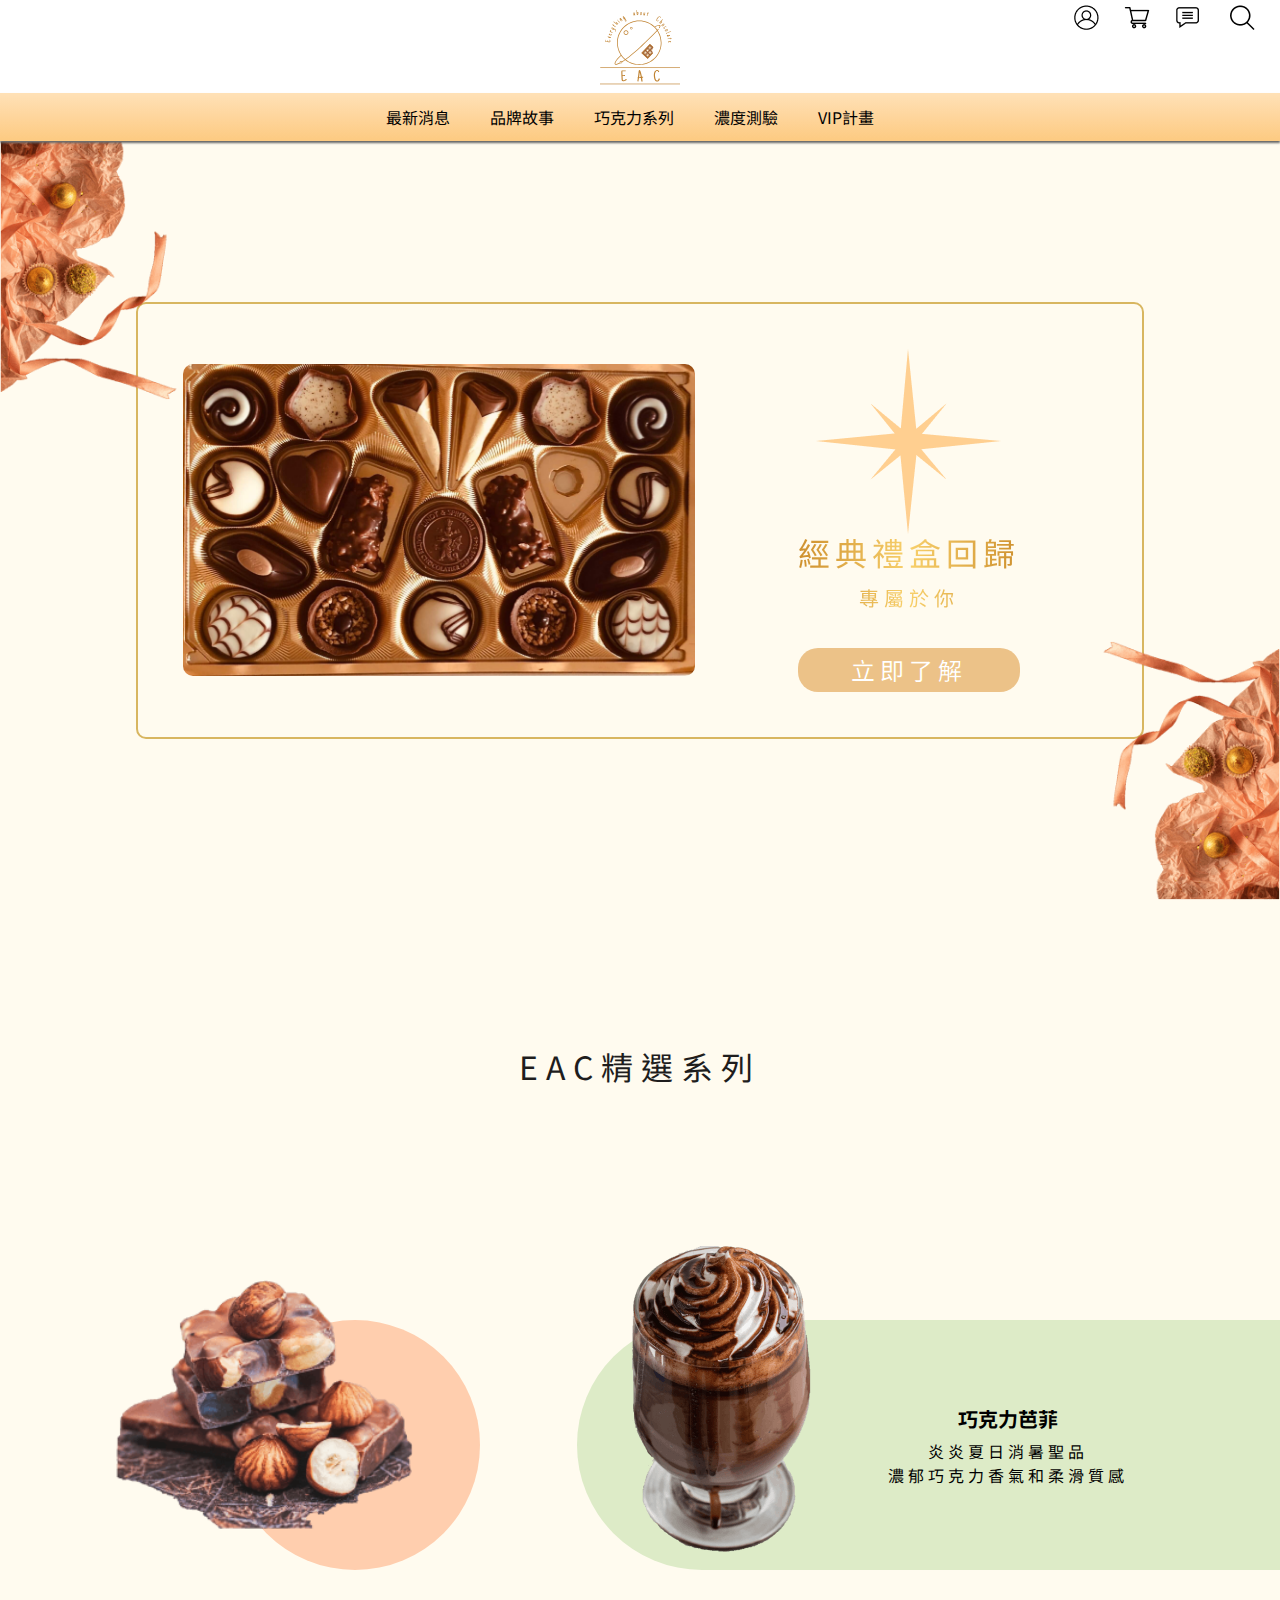
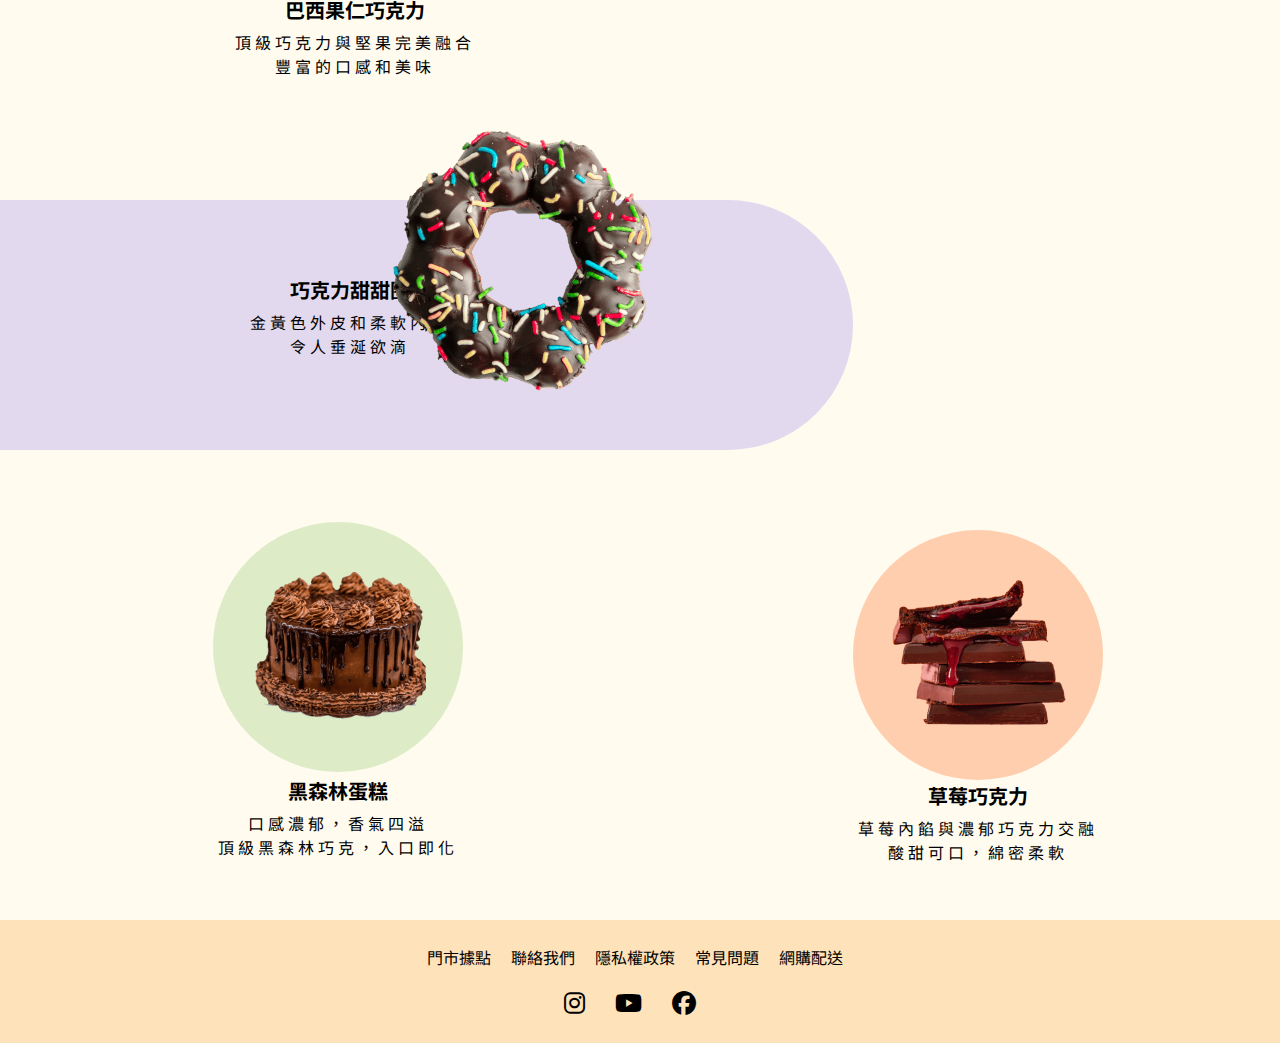
==== index.html @ b7310700 "3/14版本" ====
<!DOCTYPE html>
<html lang="zh-hant">
  <head>
    <meta charset="UTF-8" />
    <meta http-equiv="X-UA-Compatible" content="IE=edge" />
    <meta name="viewport" content="width=device-width, initial-scale=1.0" />
    <link rel="stylesheet" href="./CSS/reset.css" />
    <link
      rel="stylesheet"
      href="https://cdnjs.cloudflare.com/ajax/libs/font-awesome/6.3.0/css/all.min.css"
    />
    <link rel="preconnect" href="https://fonts.googleapis.com" />
    <link rel="preconnect" href="https://fonts.gstatic.com" crossorigin />
    <link
      href="https://fonts.googleapis.com/css2?family=Noto+Sans+TC&display=swap"
      rel="stylesheet"
    />
    <link rel="stylesheet" href="./CSS/style.css" />
    <link rel="stylesheet" href="./CSS/index.css" />
    <script src="https://ajax.googleapis.com/ajax/libs/jquery/3.6.3/jquery.min.js"></script>
    <title>EAC</title>
  </head>
  <body>
    <header class="header"></header>
    <!-- 主要內容  -->
    <main>
      <div class="main_wrapper">
        <div class="main_pic">
          <img src="./img/main_bgi.jpg" alt="情人節禮盒" />
        </div>
        <div class="main_text">
          <img src="./img/main_star.png" alt="星星" />
          <p>經典禮盒回歸</p>
          <span>專屬於你</span>
          <a href="">立即了解</a>
        </div>
      </div>
    </main>
    <!-- 商品頁 -->
    <div class="product">
      <section class="product_introduction">
        <p class="product_p1">EAC精選系列</p>
      </section>
      <!-- 商品1 -->
      <div class="product1_left">
        <a href="#"> <img src="./img/product1_left.png" alt="巧克力圖" /></a>
        <p class="prdocut_title">巴西果仁巧克力</p>
        <p class="product_text">
          頂級巧克力與堅果完美融合<br />豐富的口感和美味
        </p>
      </div>
      <div class="product1_right">
        <a href="#"> <img src="./img/product1_right.png" alt="巧克力圖" /></a>
        <p class="prdocut_title">巧克力芭菲</p>
        <p class="product_text">
          炎炎夏日消暑聖品<br />濃郁巧克力香氣和柔滑質感
        </p>
      </div>
      <!-- 商品2 -->
      <div class="product2">
        <div class="product2_introduction">
          <p class="prdocut_title">巧克力甜甜圈</p>
          <p class="product_text">金黃色外皮和柔軟內裡<br />令人垂涎欲滴</p>
        </div>
        <a href="#"> <img src="./img/product2.png" alt="巧克力圖" /></a>
      </div>
      <!-- 商品3 -->
      <div class="product3_left">
        <a href="#"> <img src="./img/product3_left.png" alt="巧克力圖" /></a>
        <p class="prdocut_title">黑森林蛋糕</p>
        <p class="product_text">
          口感濃郁，香氣四溢<br />頂級黑森林巧克，入口即化
        </p>
      </div>
      <div class="product3_right">
        <a href="#"> <img src="./img/product3_right.png" alt="巧克力圖" /></a>
        <p class="prdocut_title">草莓巧克力</p>
        <p class="product_text">
          草莓內餡與濃郁巧克力交融<br />酸甜可口，綿密柔軟
        </p>
      </div>
    </div>
    <footer class="footer"></footer>
    <script src="./swiper.js"></script>
  </body>
</html>
---- CSS/style.css ----
html {
  /* RWD為8px */
  font-size: 8px;
  font-family: "Noto Sans TC", sans-serif;
}

a {
  text-decoration: none;
  color: black;
  display: block;
}

/* 頁首 */
header {
  background-color: white;
  position: sticky;
  top: 0;
  z-index: 100;
}

/* 右上角工具列 */
.menu_tool {
  padding: 5px 20px 0 0;
}

.menu_tool::after {
  content: "";
  display: block;
  clear: both;
}

.menu_tool li {
  float: right;
}

.menu_img {
  display: block;
  width: 32px;
  height: 25px;
  background-image: url("../img/menu_tool.png");
  margin-left: 20px;
}

.menu_img1 {
  background-position: -2px 0;
}
.menu_img2 {
  background-position: -52px 0;
}
.menu_img3 {
  background-position: -102px 0;
}
.menu_img4 {
  background-position: -148px 0;
}

/* LOGO圖 */
.menu_logo {
  width: 80px;
  margin: -20px auto 0;
}
.menu_logo img {
  width: 80px;
}

/* nav導覽列 */
nav {
  background: linear-gradient(to top, #fdca81 0, #ffe1b7 100%);
  box-shadow: 0 2px 2px rgb(101, 101, 101);
}

.nav_ul {
  display: flex;
  justify-content: center;
  margin-bottom: 0;
}

.nav_ul li {
  margin-right: 20px;
}

.nav_ul a {
  font-size: 2rem;
  height: 6rem;
  line-height: 6rem;
  padding: 0 10px;
}

.nav_ul a:hover {
  background: linear-gradient(to bottom, #fdca81 0, #ffe1b7 100%);
}

/* 頁尾 */
footer {
  padding: 20px 100px;
  background-color: #fee2ba;
}

footer ul {
  display: flex;
  justify-content: center;
}

footer ul a {
  font-size: 2rem;
  line-height: 1.6;
  padding: 5px;
}

.footer1 li {
  margin-right: 10px;
  margin-bottom: 10px;
}

.footer2 li {
  margin-right: 20px;
}

.footer2 li i {
  font-size: 3rem;
}
---- CSS/index.css ----
/* main大圖 */
main {
  background-color: #fffbef;
  height: calc(100vh - 141px);
  display: flex;
  align-items: center;
  letter-spacing: 5px;
  position: relative;
}
.main_wrapper {
  display: flex;
  align-items: center;
  border: 2px solid #d8b660;
  border-radius: 10px;
  padding: 5vh;
  margin: 0 auto;
}

.main_wrapper::before {
  content: "";
  position: absolute;
  background-image: url("../img/main_ribbons.png");
  background-size: contain;
  background-repeat: no-repeat;
  width: 180px;
  height: 260px;
  top: 0;
  left: 0;
}

.main_wrapper::after {
  content: "";
  position: absolute;
  background-image: url("../img/main_ribbons.png");
  transform: rotate(180deg);
  background-size: contain;
  background-repeat: no-repeat;
  width: 180px;
  height: 260px;
  bottom: 0;
  right: 0;
}

.main_pic img {
  width: 40vw;
  margin-right: 8vw;
  border-radius: 10px;
}

.main_text {
  text-align: center;
  background: linear-gradient(to right, #ce902e 0, #f8d06b 50%, #ce902e 100%);
  -webkit-background-clip: text;
  color: transparent;
  margin-right: 6vw;
}

.main_text img {
  animation: aaa 2s infinite;
}

.main_text p {
  font-size: 4rem;
  margin-bottom: 20px;
}
.main_text span {
  font-size: 2.5rem;
}

.main_text a {
  background-color: #d37a0771;
  color: white;
  padding: 10px;
  border-radius: 20px;
  margin-top: 40px;
  font-size: 3rem;
}

/* 商品頁 */
.product {
  display: grid;
  grid-template-columns: repeat(6, 1fr);
  grid-template-rows: repeat(9, 1fr);
  background-color: #fffbef;
}

.prdocut_title {
  font-size: 2.5rem;
  font-weight: bold;
  text-align: center;
  margin-bottom: 10px;
}
.product_text {
  font-size: 2rem;
  letter-spacing: 0.5rem;
  line-height: 3rem;
  text-align: center;
}

.product_introduction {
  grid-column: 1/7;
  grid-row: 1/3;
  background-repeat: no-repeat;
  background-size: cover;
  background-position: center bottom;
  height: 200px;
  padding-top: 150px;
}
.product_p1 {
  font-size: 4rem;
  text-align: center;
  color: rgb(30, 29, 29);
  letter-spacing: 1rem;
  margin-bottom: 20px;
}

/* 商品1 */
.product1_left {
  grid-column: 1/4;
  grid-row: 3/6;
  background-color: #ffceae;
  width: 250px;
  height: 250px;
  border-radius: 50%;
  margin: 60px 30px 50px 230px;
}

.product1_left :hover {
}

.product1_left a {
  position: relative;
  top: -40px;
  left: -116px;
}

.product1_left img {
  display: block;
  height: 250px;
  margin-bottom: 30px;
}

.product1_right {
  grid-column: 3/7;
  grid-row: 3/5;
  background-color: #ddebc7;
  height: 250px;
  margin: 60px 0 50px 150px;
  border-radius: 100vh 0 0 100vh;
}

.product1_right a {
  position: relative;
  left: 50px;
  top: -80px;
  width: 190px;
}

.product1_right img {
  display: block;
  height: 324px;
}

.product1_right p {
  position: relative;
  top: -235px;
  margin-left: 160px;
}

/* 商品2 */
.product2 {
  grid-column: 1/5;
  grid-row: 6/9;
  height: 250px;
  background-color: #e2d9ee;
  border-radius: 0 250px 250px 0;
  position: relative;
}

.product2 a {
  float: right;
  position: absolute;
  right: 200px;
  top: -70px;
}

.product2 a ::after {
  content: "";
  display: block;
}

.product2 img {
  display: block;
  height: 261px;
}

.product2_introduction {
  float: left;
  margin: 80px 0 0 250px;
}

.product2_introduction :after {
  content: "";
  display: block;
}

/* 商品3 */
.product3_left {
  grid-column: 2/4;
  grid-row: 8/10;
  background-color: #ddebc7;
  width: 250px;
  height: 250px;
  border-radius: 50%;
  margin: -38px 0 0 0px;
}

.product3_left a {
  margin: 50px 0 60px;
}

.product3_left img {
  display: block;
  width: 175px;
  margin: 0 auto;
}

.product3_right {
  grid-column: 5/8;
  grid-row: 8/10;
  background-color: #ffceae;
  width: 250px;
  height: 250px;
  border-radius: 50%;
  margin: -30px 0 0 0px;
}

.product3_right img {
  display: block;
  width: 70%;
  margin: 0 auto;
}

.product3_right a {
  margin: 50px 0 60px;
}

/* animation */

@keyframes aaa {
  0% {
    transform: rotateY(0deg);
  }
  100% {
    transform: rotateY(-180deg);
  }
}
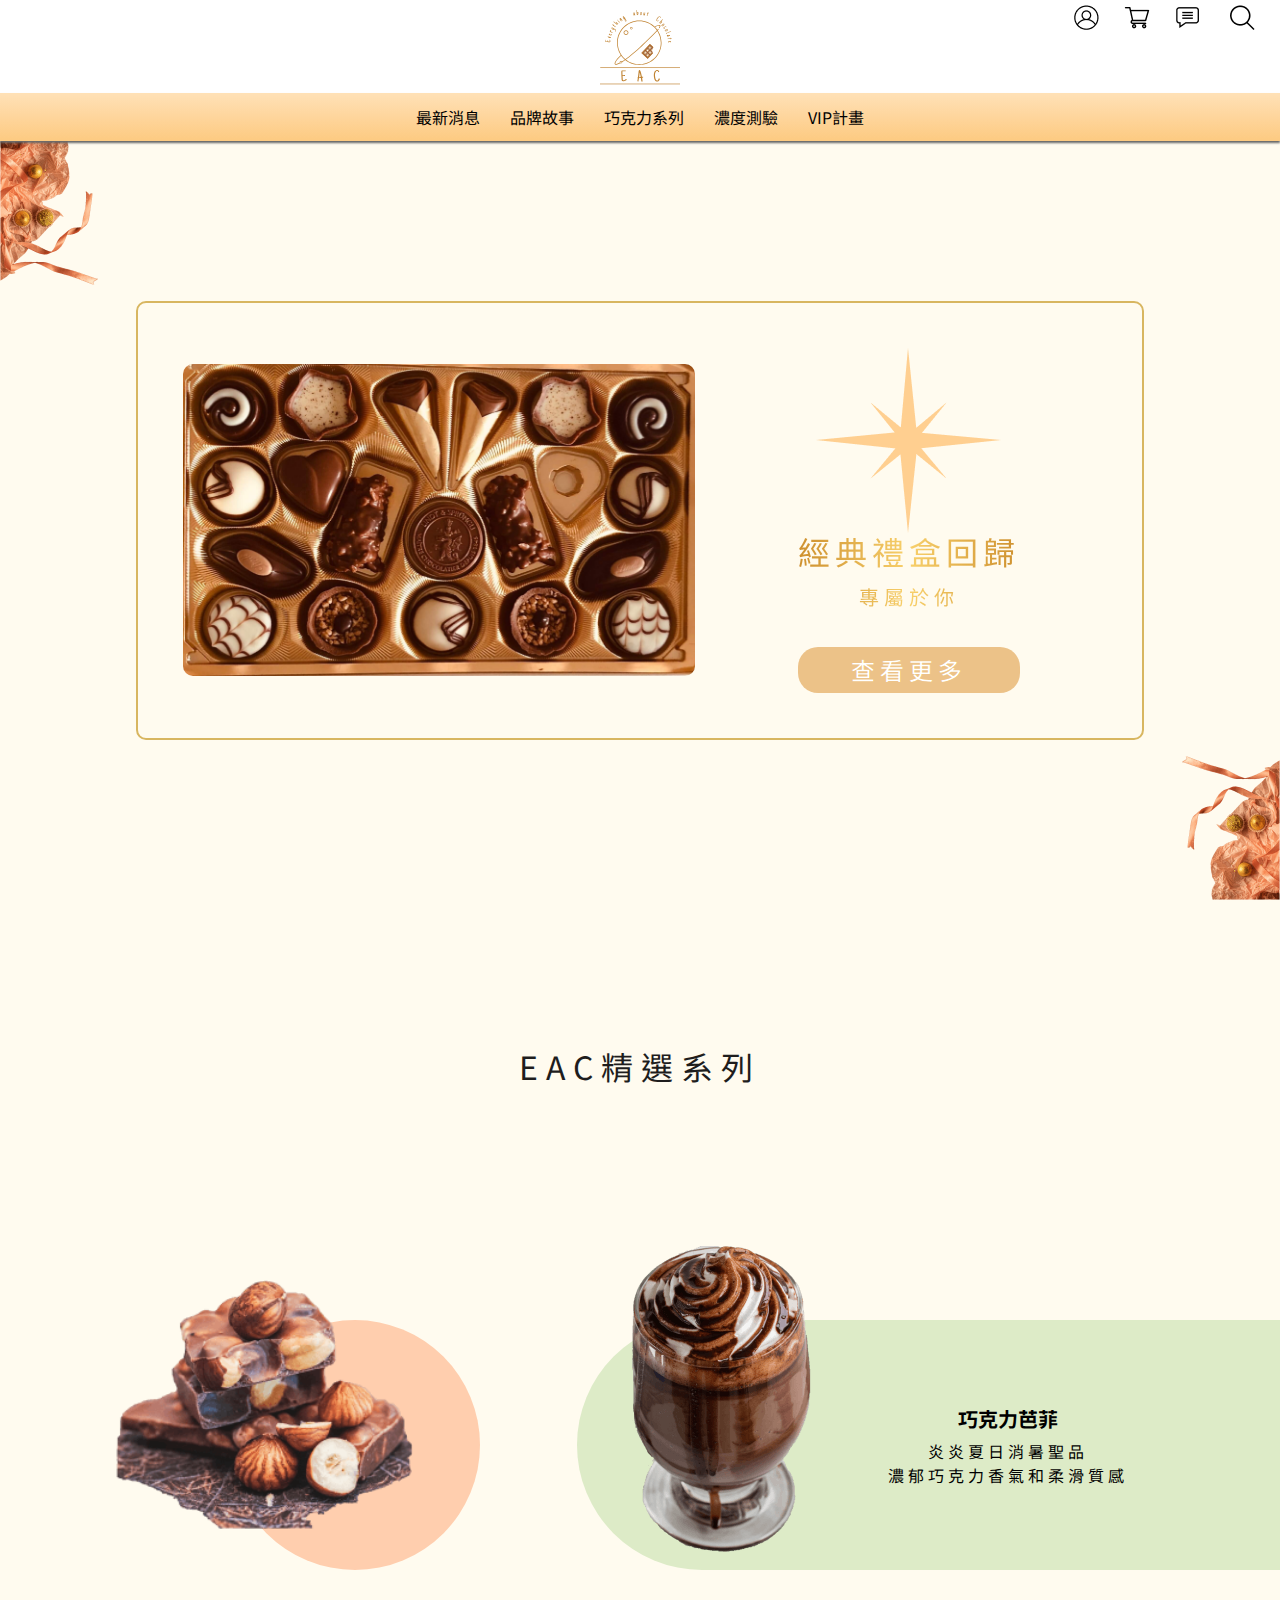
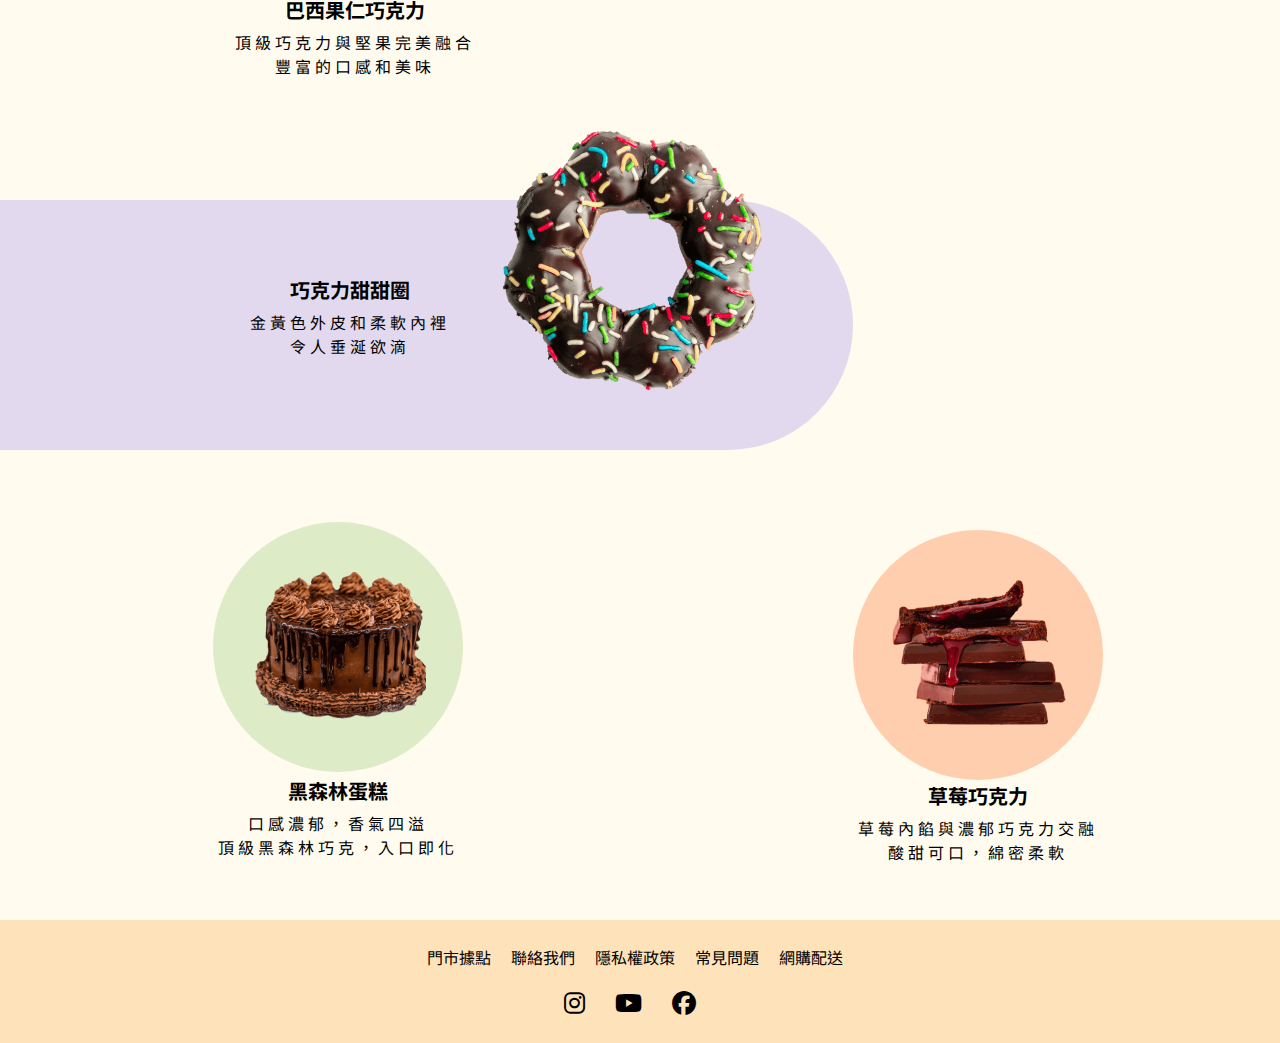
==== commit 0affc50e: "3/19定稿" ====
--- a/index.html
+++ b/index.html
@@ -30,9 +30,9 @@
         </div>
         <div class="main_text">
           <img src="./img/main_star.png" alt="星星" />
-          <p>經典禮盒回歸</p>
+          <h1>經典禮盒回歸</h1>
           <span>專屬於你</span>
-          <a href="">立即了解</a>
+          <a href="">查看更多</a>
         </div>
       </div>
     </main>
--- a/CSS/style.css
+++ b/CSS/style.css
@@ -75,19 +75,20 @@
   margin-bottom: 0;
 }
 
-.nav_ul li {
-  margin-right: 20px;
-}
-
 .nav_ul a {
   font-size: 2rem;
   height: 6rem;
   line-height: 6rem;
-  padding: 0 10px;
+  padding: 0 15px;
 }
 
 .nav_ul a:hover {
   background: linear-gradient(to bottom, #fdca81 0, #ffe1b7 100%);
+}
+
+/* 結尾前圖片共用 */
+.end img {
+  width: 100%;
 }
 
 /* 頁尾 */
--- a/CSS/index.css
+++ b/CSS/index.css
@@ -7,6 +7,7 @@
   letter-spacing: 5px;
   position: relative;
 }
+
 .main_wrapper {
   display: flex;
   align-items: center;
@@ -22,7 +23,7 @@
   background-image: url("../img/main_ribbons.png");
   background-size: contain;
   background-repeat: no-repeat;
-  width: 180px;
+  width: 100px;
   height: 260px;
   top: 0;
   left: 0;
@@ -35,7 +36,7 @@
   transform: rotate(180deg);
   background-size: contain;
   background-repeat: no-repeat;
-  width: 180px;
+  width: 100px;
   height: 260px;
   bottom: 0;
   right: 0;
@@ -51,6 +52,7 @@
   text-align: center;
   background: linear-gradient(to right, #ce902e 0, #f8d06b 50%, #ce902e 100%);
   -webkit-background-clip: text;
+  background-clip: text;
   color: transparent;
   margin-right: 6vw;
 }
@@ -59,7 +61,7 @@
   animation: aaa 2s infinite;
 }
 
-.main_text p {
+.main_text h1 {
   font-size: 4rem;
   margin-bottom: 20px;
 }
@@ -70,10 +72,14 @@
 .main_text a {
   background-color: #d37a0771;
   color: white;
-  padding: 10px;
   border-radius: 20px;
   margin-top: 40px;
   font-size: 3rem;
+  line-height: 1.9;
+}
+
+.main_text a:hover {
+  color: #804d05;
 }
 
 /* 商品頁 */
@@ -124,9 +130,9 @@
   border-radius: 50%;
   margin: 60px 30px 50px 230px;
 }
-
+/* 
 .product1_left :hover {
-}
+} */
 
 .product1_left a {
   position: relative;
@@ -180,7 +186,7 @@
 .product2 a {
   float: right;
   position: absolute;
-  right: 200px;
+  right: 90px;
   top: -70px;
 }
 
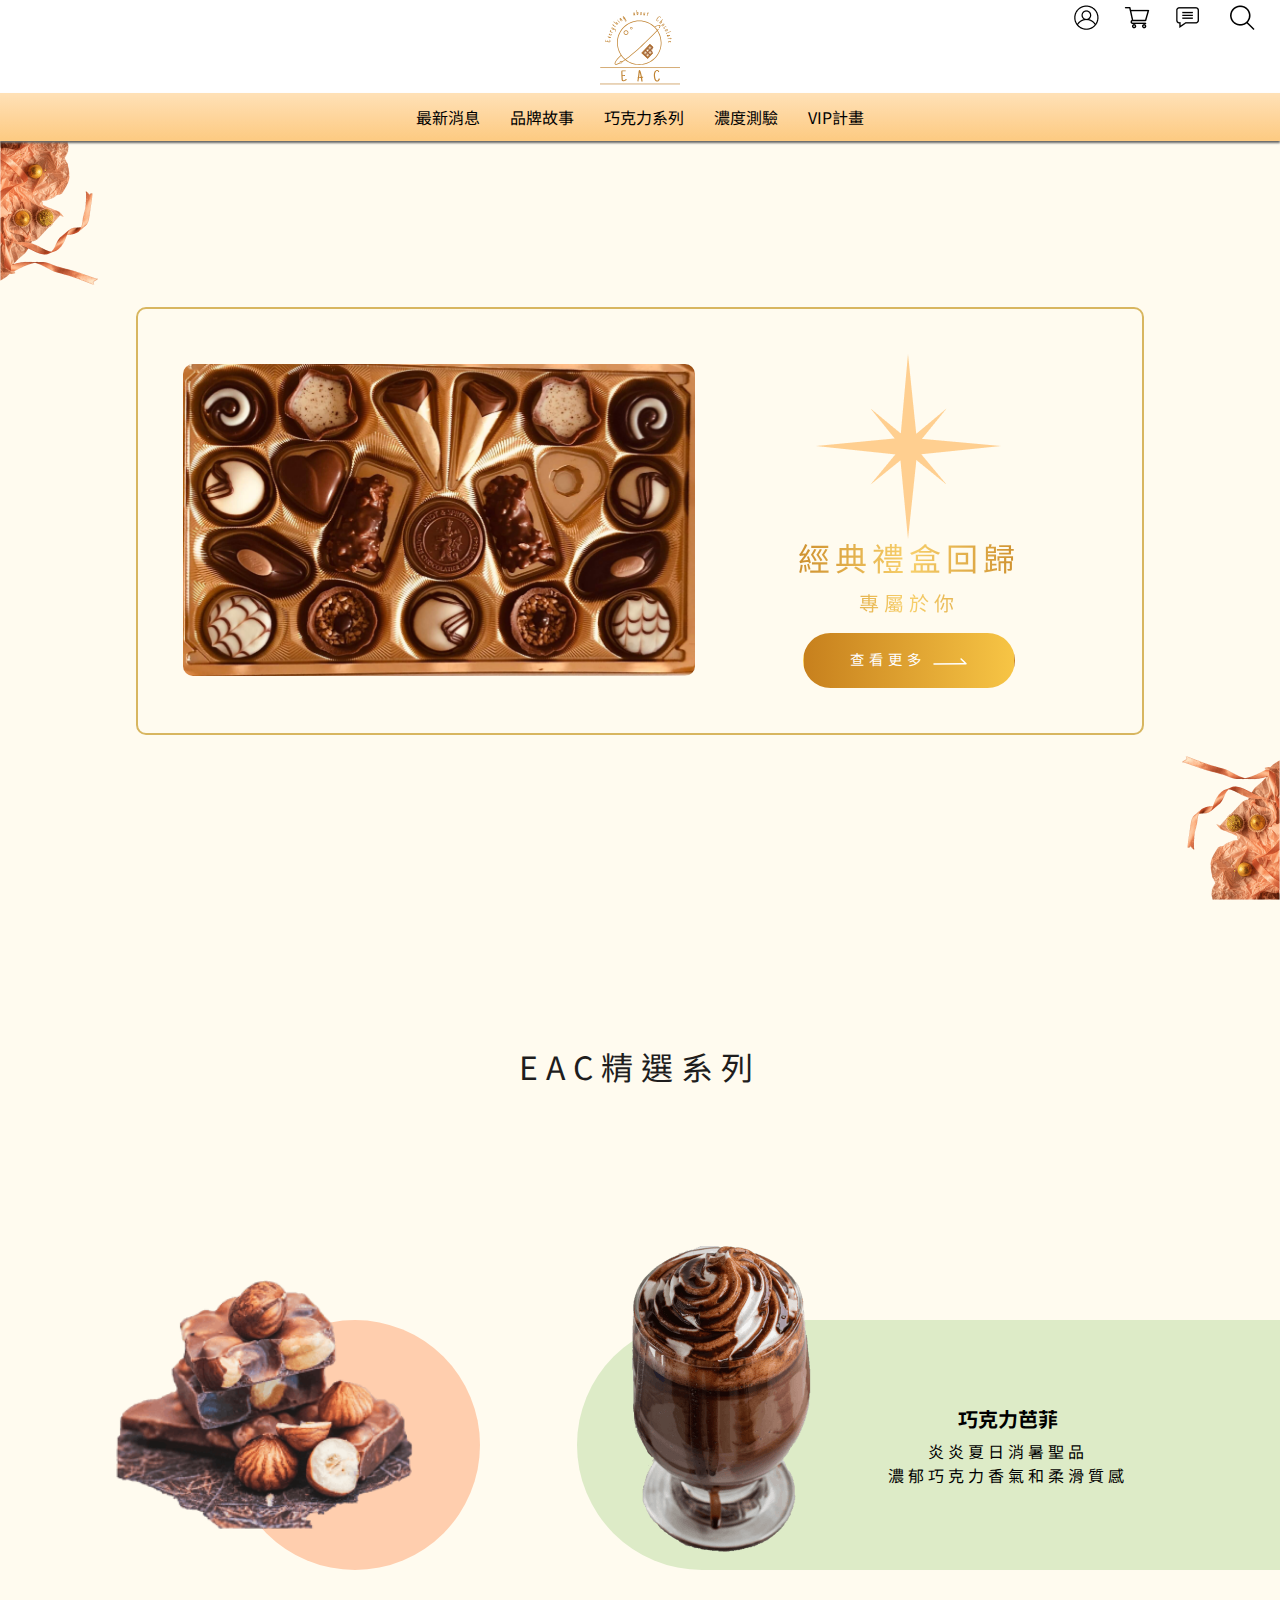
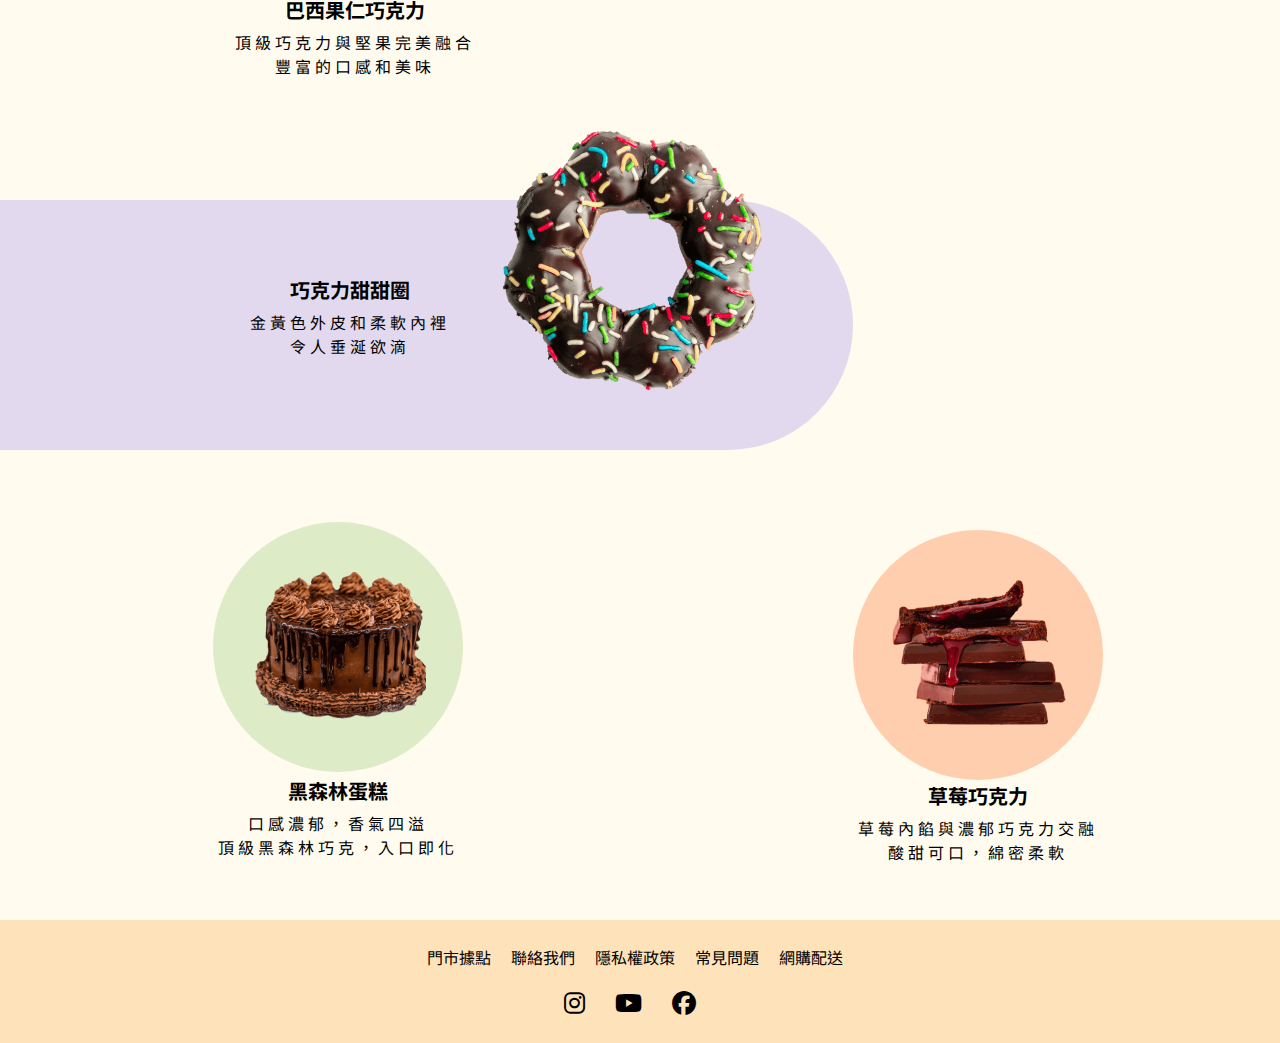
==== commit cba0a604: "按鈕樣式統一" ====
--- a/index.html
+++ b/index.html
@@ -32,7 +32,10 @@
           <img src="./img/main_star.png" alt="星星" />
           <h1>經典禮盒回歸</h1>
           <span>專屬於你</span>
-          <a href="">查看更多</a>
+          <a href="">
+            <span>查看更多</span>
+            <img src="./img/member_arrow.svg" alt="" />
+          </a>
         </div>
       </div>
     </main>
--- a/CSS/index.css
+++ b/CSS/index.css
@@ -57,7 +57,7 @@
   margin-right: 6vw;
 }
 
-.main_text img {
+.main_text > img {
   animation: aaa 2s infinite;
 }
 
@@ -70,16 +70,27 @@
 }
 
 .main_text a {
-  background-color: #d37a0771;
-  color: white;
-  border-radius: 20px;
-  margin-top: 40px;
-  font-size: 3rem;
-  line-height: 1.9;
-}
-
-.main_text a:hover {
-  color: #804d05;
+  display: block;
+  padding: 0 40px;
+  margin: 20px 5px 0;
+  background: -webkit-linear-gradient(left, #c7801d 0px, #f7c545 100%);
+  border: 1px solid transparent;
+  border-radius: 100px;
+  color: #fff;
+  line-height: 50px;
+}
+
+.main_text a:hover img {
+  transform: translateX(10px);
+}
+
+.main_text a span {
+  font-size: 1.8rem;
+}
+
+.main_text a img {
+  display: inline-block;
+  transition: 0.5s;
 }
 
 /* 商品頁 */
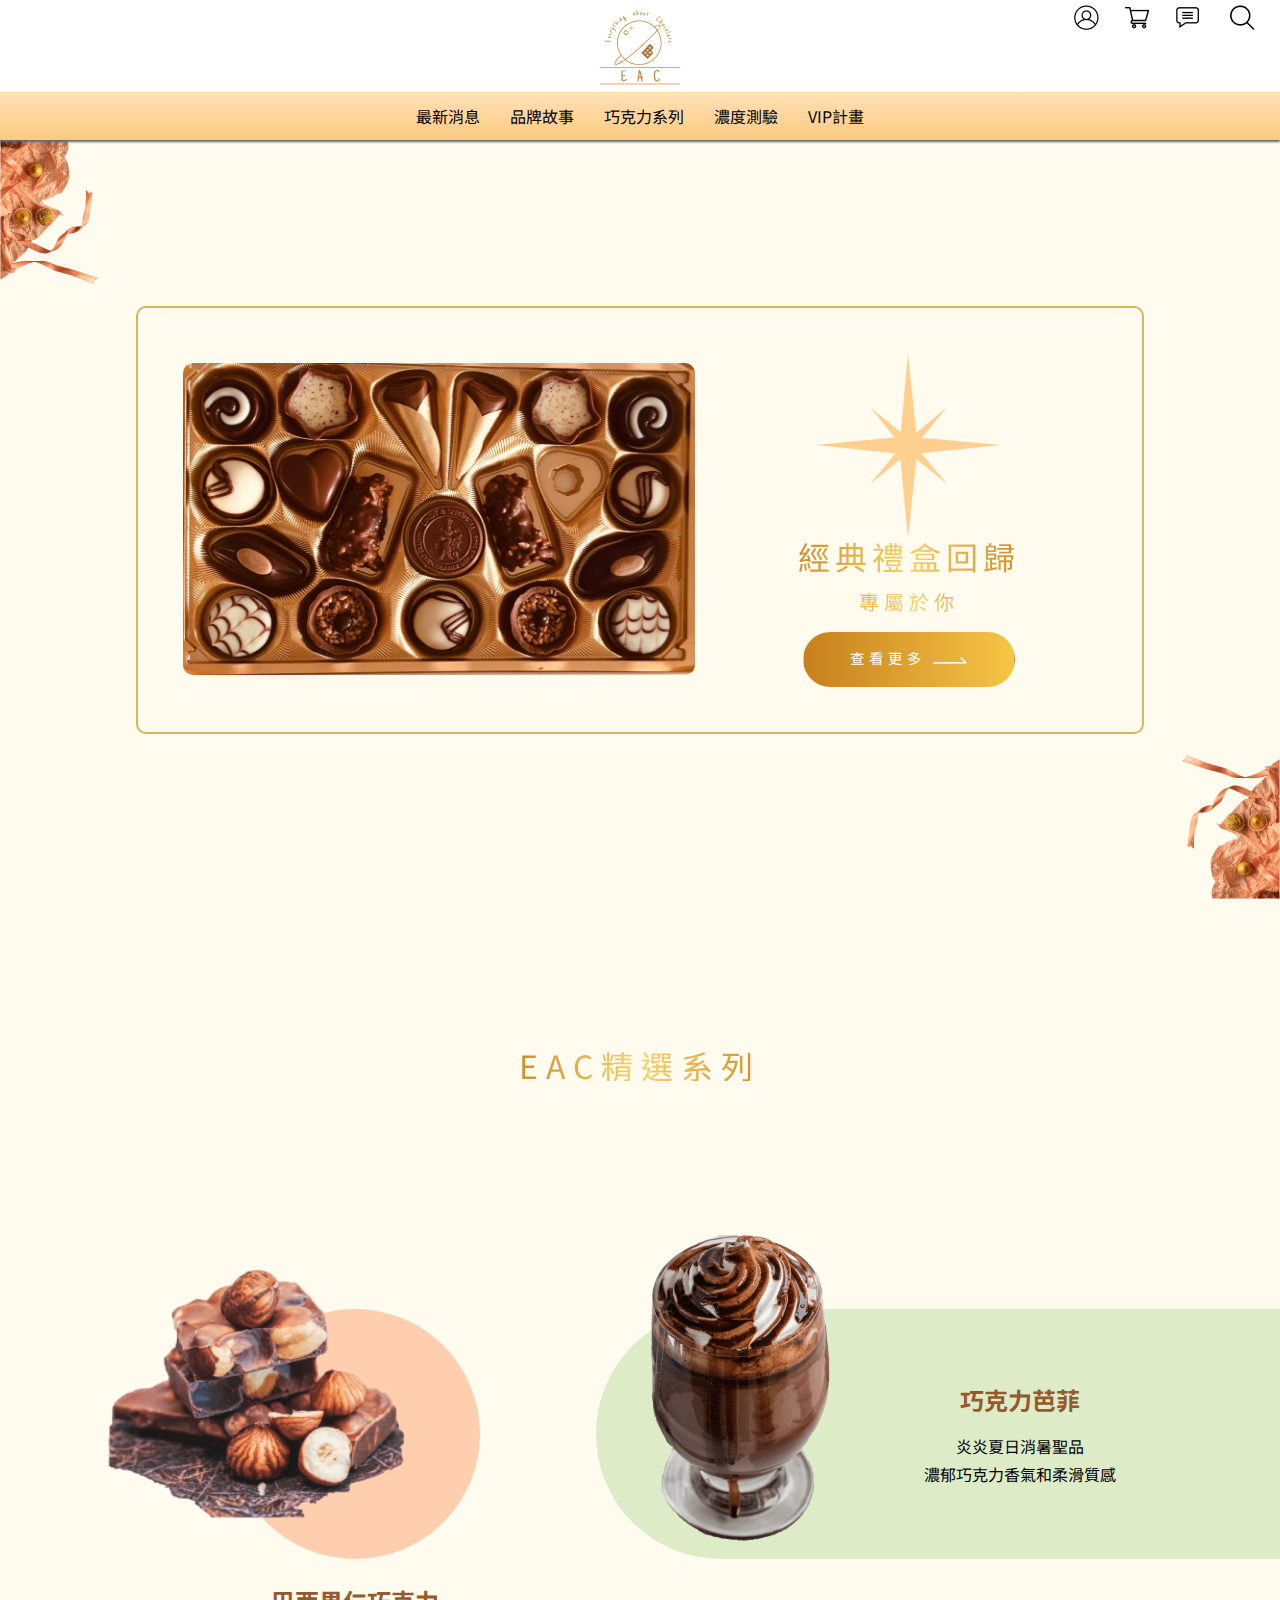
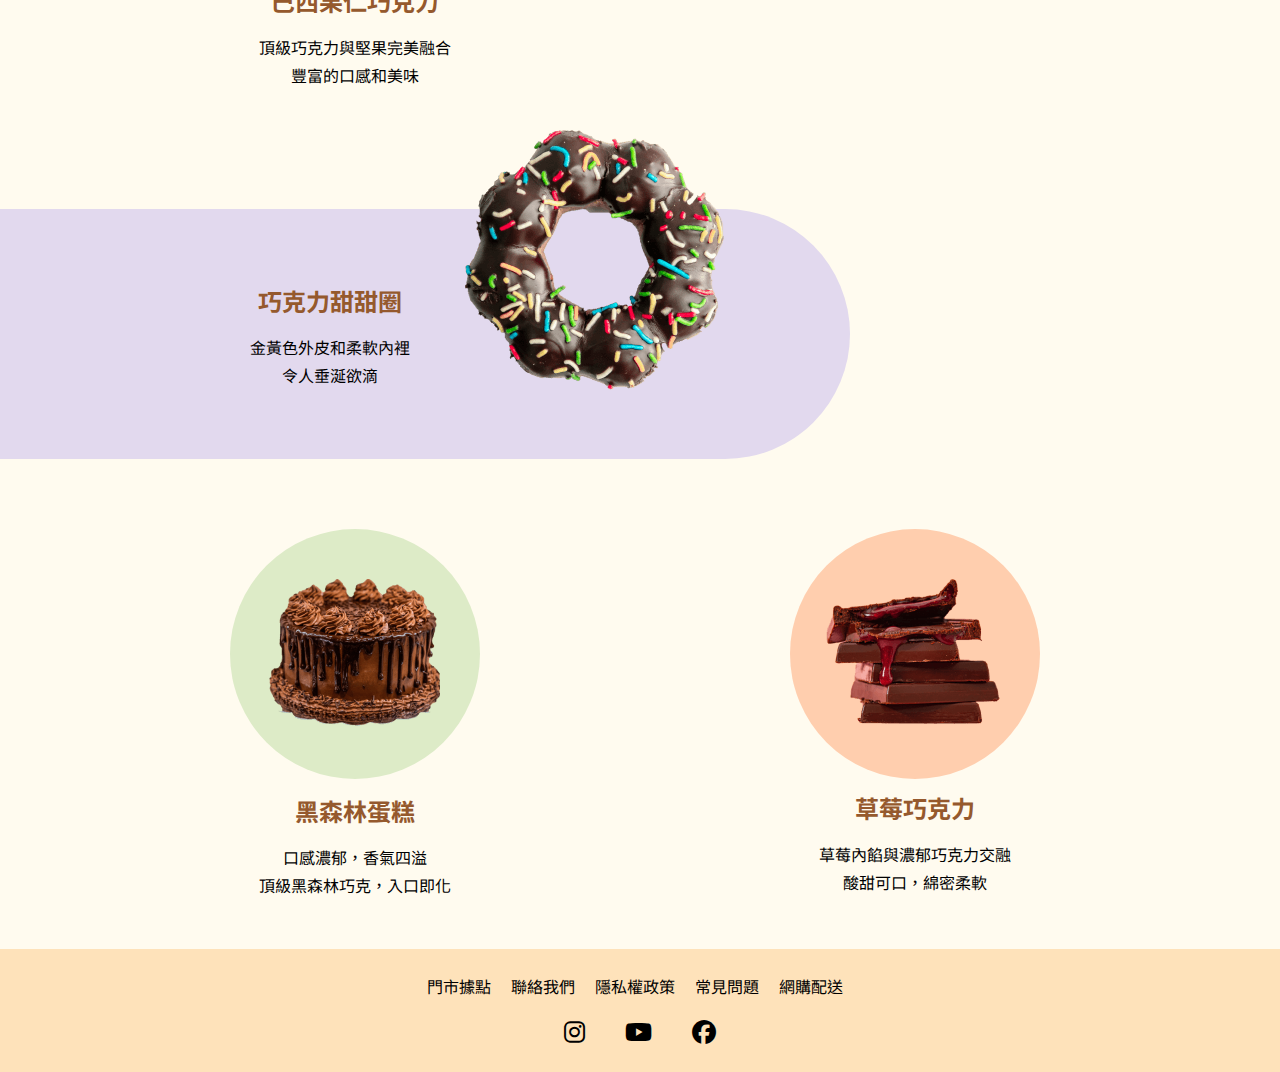
==== commit d74aae08: "首頁重切" ====
--- a/index.html
+++ b/index.html
@@ -17,6 +17,7 @@
     />
     <link rel="stylesheet" href="./CSS/style.css" />
     <link rel="stylesheet" href="./CSS/index.css" />
+    <link rel="stylesheet" href="./CSS/index_rwd.css" />
     <script src="https://ajax.googleapis.com/ajax/libs/jquery/3.6.3/jquery.min.js"></script>
     <title>EAC</title>
   </head>
@@ -40,10 +41,10 @@
       </div>
     </main>
     <!-- 商品頁 -->
-    <div class="product">
-      <section class="product_introduction">
-        <p class="product_p1">EAC精選系列</p>
-      </section>
+    <div class="product_introduction">
+      <p class="product_p1">EAC精選系列</p>
+    </div>
+    <section class="product">
       <!-- 商品1 -->
       <div class="product1_left">
         <a href="#"> <img src="./img/product1_left.png" alt="巧克力圖" /></a>
@@ -54,10 +55,12 @@
       </div>
       <div class="product1_right">
         <a href="#"> <img src="./img/product1_right.png" alt="巧克力圖" /></a>
-        <p class="prdocut_title">巧克力芭菲</p>
-        <p class="product_text">
-          炎炎夏日消暑聖品<br />濃郁巧克力香氣和柔滑質感
-        </p>
+        <div class="product1_right_wrapper">
+          <p class="prdocut_title">巧克力芭菲</p>
+          <p class="product_text">
+            炎炎夏日消暑聖品<br />濃郁巧克力香氣和柔滑質感
+          </p>
+        </div>
       </div>
       <!-- 商品2 -->
       <div class="product2">
@@ -82,8 +85,8 @@
           草莓內餡與濃郁巧克力交融<br />酸甜可口，綿密柔軟
         </p>
       </div>
-    </div>
+    </section>
     <footer class="footer"></footer>
-    <script src="./swiper.js"></script>
+    <script src="./index.js"></script>
   </body>
 </html>
--- a/CSS/style.css
+++ b/CSS/style.css
@@ -59,14 +59,78 @@
   width: 80px;
   margin: -20px auto 0;
 }
+
 .menu_logo img {
   width: 80px;
 }
 
+.menu_logo a {
+  height: 82px;
+  transition: all 1s;
+}
+
+.menu_logo .logo_on {
+  height: 36px;
+  transform: translateY(-90px);
+}
+
+/* 漢堡排 */
+.container {
+  position: absolute;
+  top: 22.5px;
+  right: 0;
+  height: 42.75px;
+  width: 58.5px;
+  transition: 1s;
+  display: none;
+}
+
+.toggle {
+  position: relative;
+  height: 42.75px;
+  width: 50.5px;
+  cursor: pointer;
+}
+
+.toggle:after,
+.toggle:before {
+  content: "";
+  background: #d19540;
+  width: 36px;
+  height: 4.5px;
+  margin: auto;
+  position: absolute;
+  top: 0;
+  bottom: 0;
+  right: 0;
+  left: 0;
+  transition: 1.3s cubic-bezier(0.53, 0, 0.15, 1.3);
+}
+
+.toggle:before {
+  top: -30%;
+}
+
+.toggle:after {
+  top: 30%;
+}
+
+.toggle.open:before {
+  transform: rotate(-225deg);
+  top: 0;
+}
+
+.toggle.open:after {
+  transform: rotate(225deg);
+  top: 0;
+}
 /* nav導覽列 */
 nav {
   background: linear-gradient(to top, #fdca81 0, #ffe1b7 100%);
   box-shadow: 0 2px 2px rgb(101, 101, 101);
+  position: relative;
+  z-index: 10;
+  transition: all 1s;
 }
 
 .nav_ul {
@@ -84,6 +148,13 @@
 
 .nav_ul a:hover {
   background: linear-gradient(to bottom, #fdca81 0, #ffe1b7 100%);
+  color: black;
+}
+
+/* 麵包屑 */
+.active {
+  background-color: #e49f41;
+  color: white;
 }
 
 /* 結尾前圖片共用 */
@@ -114,9 +185,83 @@
 }
 
 .footer2 li {
-  margin-right: 20px;
+  margin: 0 15px;
 }
 
 .footer2 li i {
   font-size: 3rem;
 }
+
+/* RWD */
+@media screen and (max-width: 414px) {
+  /* 右上角工具列 */
+  .menu_tool {
+    display: none;
+  }
+
+  /* nav導覽列 */
+  nav {
+    position: fixed;
+    width: 100vw;
+    left: 100vw;
+    top: 82px;
+  }
+
+  .nav_on {
+    left: 0;
+  }
+
+  .nav_ul {
+    flex-direction: column;
+  }
+
+  .nav_ul li {
+    margin: 0 20px;
+  }
+
+  .nav_ul a {
+    font-size: 2rem;
+    height: 2rem;
+    line-height: 2rem;
+    padding: 20px 20px;
+    border-bottom: 1px solid rgba(0, 0, 0, 0.4);
+  }
+
+  .nav_ul li:last-child a {
+    border-bottom: 0;
+  }
+
+  /* LOGO圖 */
+  .menu_logo {
+    height: 82px;
+  }
+  .menu_logo a {
+    overflow: hidden;
+    position: absolute;
+    top: 15px;
+    left: 10px;
+    height: 60px;
+  }
+  .menu_logo img {
+    width: 60px;
+  }
+
+  /* 漢堡排 */
+  .container {
+    display: block;
+  }
+
+  /* 頁尾 */
+  footer {
+    padding: 20px 55px;
+  }
+
+  .footer1 {
+    flex-direction: column;
+    margin-bottom: 10px;
+  }
+
+  .footer2 li i {
+    font-size: 5rem;
+  }
+}
--- a/CSS/index.css
+++ b/CSS/index.css
@@ -94,61 +94,67 @@
 }
 
 /* 商品頁 */
+.product_introduction {
+  height: 200px;
+  padding-top: 150px;
+  text-align: center;
+  background-color: #fffbef;
+}
+
+.product_p1 {
+  font-size: 4rem;
+  text-align: center;
+  letter-spacing: 1rem;
+  margin-bottom: 20px;
+  background: linear-gradient(to right, #ce902e 0, #f8d06b 50%, #ce902e 100%);
+  -webkit-background-clip: text;
+  background-clip: text;
+  color: transparent;
+  display: inline-block;
+}
+
 .product {
-  display: grid;
-  grid-template-columns: repeat(6, 1fr);
-  grid-template-rows: repeat(9, 1fr);
   background-color: #fffbef;
+  display: flex;
+  flex-wrap: wrap;
+}
+
+.product img {
+  transition: all 1s;
+}
+
+.product a:hover img {
+  transform: scale(1.2);
 }
 
 .prdocut_title {
-  font-size: 2.5rem;
+  font-size: 3rem;
   font-weight: bold;
   text-align: center;
-  margin-bottom: 10px;
-}
+  margin-bottom: 20px;
+  color: #95592d;
+}
+
 .product_text {
   font-size: 2rem;
-  letter-spacing: 0.5rem;
-  line-height: 3rem;
-  text-align: center;
-}
-
-.product_introduction {
-  grid-column: 1/7;
-  grid-row: 1/3;
-  background-repeat: no-repeat;
-  background-size: cover;
-  background-position: center bottom;
-  height: 200px;
-  padding-top: 150px;
-}
-.product_p1 {
-  font-size: 4rem;
-  text-align: center;
-  color: rgb(30, 29, 29);
-  letter-spacing: 1rem;
-  margin-bottom: 20px;
+  line-height: 3.5rem;
+  text-align: center;
 }
 
 /* 商品1 */
 .product1_left {
-  grid-column: 1/4;
-  grid-row: 3/6;
   background-color: #ffceae;
-  width: 250px;
+  flex: 0 0 250px;
   height: 250px;
   border-radius: 50%;
   margin: 60px 30px 50px 230px;
 }
-/* 
-.product1_left :hover {
-} */
 
 .product1_left a {
   position: relative;
   top: -40px;
-  left: -116px;
+  left: -124px;
+  width: 250px;
 }
 
 .product1_left img {
@@ -158,19 +164,23 @@
 }
 
 .product1_right {
-  grid-column: 3/7;
-  grid-row: 3/5;
   background-color: #ddebc7;
   height: 250px;
-  margin: 60px 0 50px 150px;
   border-radius: 100vh 0 0 100vh;
+  flex: 1 0 0;
+  margin: 60px 0 50px 86px;
+  display: flex;
+}
+
+.product1_right_wrapper {
+  margin: 79px 0 0 138px;
 }
 
 .product1_right a {
   position: relative;
+  width: 190px;
   left: 50px;
   top: -80px;
-  width: 190px;
 }
 
 .product1_right img {
@@ -178,88 +188,63 @@
   height: 324px;
 }
 
-.product1_right p {
-  position: relative;
-  top: -235px;
-  margin-left: 160px;
-}
-
 /* 商品2 */
 .product2 {
-  grid-column: 1/5;
-  grid-row: 6/9;
+  flex: 0 0 850px;
   height: 250px;
   background-color: #e2d9ee;
   border-radius: 0 250px 250px 0;
-  position: relative;
+  display: flex;
+  margin: 200px 300px 0 0;
+}
+
+.product2_introduction {
+  margin: 80px 0 0 250px;
 }
 
 .product2 a {
-  float: right;
-  position: absolute;
-  right: 90px;
-  top: -70px;
-}
-
-.product2 a ::after {
-  content: "";
-  display: block;
-}
-
-.product2 img {
-  display: block;
-  height: 261px;
-}
-
-.product2_introduction {
-  float: left;
-  margin: 80px 0 0 250px;
-}
-
-.product2_introduction :after {
-  content: "";
-  display: block;
+  position: relative;
+  top: -80px;
+  left: 50px;
 }
 
 /* 商品3 */
 .product3_left {
-  grid-column: 2/4;
-  grid-row: 8/10;
   background-color: #ddebc7;
-  width: 250px;
-  height: 250px;
   border-radius: 50%;
-  margin: -38px 0 0 0px;
+  flex: 0 0 250px;
+  height: 250px;
+  margin: 70px 0 170px 230px;
 }
 
 .product3_left a {
-  margin: 50px 0 60px;
+  position: relative;
+  width: 190px;
+  top: 50px;
+  left: 35px;
 }
 
 .product3_left img {
-  display: block;
-  width: 175px;
-  margin: 0 auto;
+  margin-bottom: 120px;
 }
 
 .product3_right {
-  grid-column: 5/8;
-  grid-row: 8/10;
   background-color: #ffceae;
-  width: 250px;
+  flex: 0 0 250px;
   height: 250px;
   border-radius: 50%;
-  margin: -30px 0 0 0px;
+  margin: 70px 0 170px 310px;
+}
+
+.product3_right a {
+  position: relative;
+  width: 190px;
+  top: 50px;
+  left: 35px;
 }
 
 .product3_right img {
-  display: block;
-  width: 70%;
-  margin: 0 auto;
-}
-
-.product3_right a {
-  margin: 50px 0 60px;
+  margin-bottom: 120px;
 }
 
 /* animation */
--- a/CSS/index_rwd.css
+++ b/CSS/index_rwd.css
@@ -0,0 +1,115 @@
+@media screen and (max-width: 415px) {
+  main {
+    height: auto;
+    padding-top: 100px;
+  }
+  .main_wrapper {
+    padding: 0;
+    border: 0;
+  }
+
+  .main_wrapper::before {
+    display: none;
+  }
+
+  .main_wrapper::after {
+    display: none;
+  }
+
+  .main_pic img {
+    display: none;
+  }
+
+  .main_text {
+    margin-right: 0;
+  }
+
+  /* 商品調整 */
+  .product_introduction {
+    height: auto;
+  }
+
+  .product a:hover img {
+    transform: none;
+  }
+
+  .product1_left {
+    order: 1;
+    margin: 20px 0 180px 86px;
+  }
+
+  .product1_left img {
+    position: relative;
+    top: 60px;
+    left: 128px;
+    height: 200px;
+  }
+
+  .product1_left .prdocut_title {
+    margin-top: 70px;
+  }
+
+  .product1_right {
+    order: 2;
+    margin: 0 0 100px 0;
+  }
+
+  .product1_right a {
+    position: static;
+  }
+
+  .product1_right img {
+    position: relative;
+    height: 250px;
+    left: 25px;
+    top: 0px;
+  }
+
+  .product1_right_wrapper {
+    margin: 0;
+  }
+
+  .product1_right .prdocut_title {
+    margin-top: 80px;
+  }
+
+  /* 產品2 */
+  .product2 {
+    order: 4;
+    margin: 0 0 50px 0;
+    flex: 1 0 0;
+  }
+
+  .product2_introduction {
+    margin: 0;
+    flex: 1 0 0;
+  }
+
+  .product2 a {
+    position: static;
+  }
+
+  .product2 img {
+    height: 200px;
+    position: relative;
+    top: 23px;
+    left: -10px;
+  }
+
+  .product2 .prdocut_title {
+    margin-top: 75px;
+  }
+
+  /* 產品3 */
+  .product3_left {
+    order: 3;
+    margin: -20px 0 180px 86px;
+    background-color: #ffceae;
+  }
+
+  .product3_right {
+    order: 5;
+    margin: 20px 0 180px 86px;
+    background-color: #ddebc7;
+  }
+}
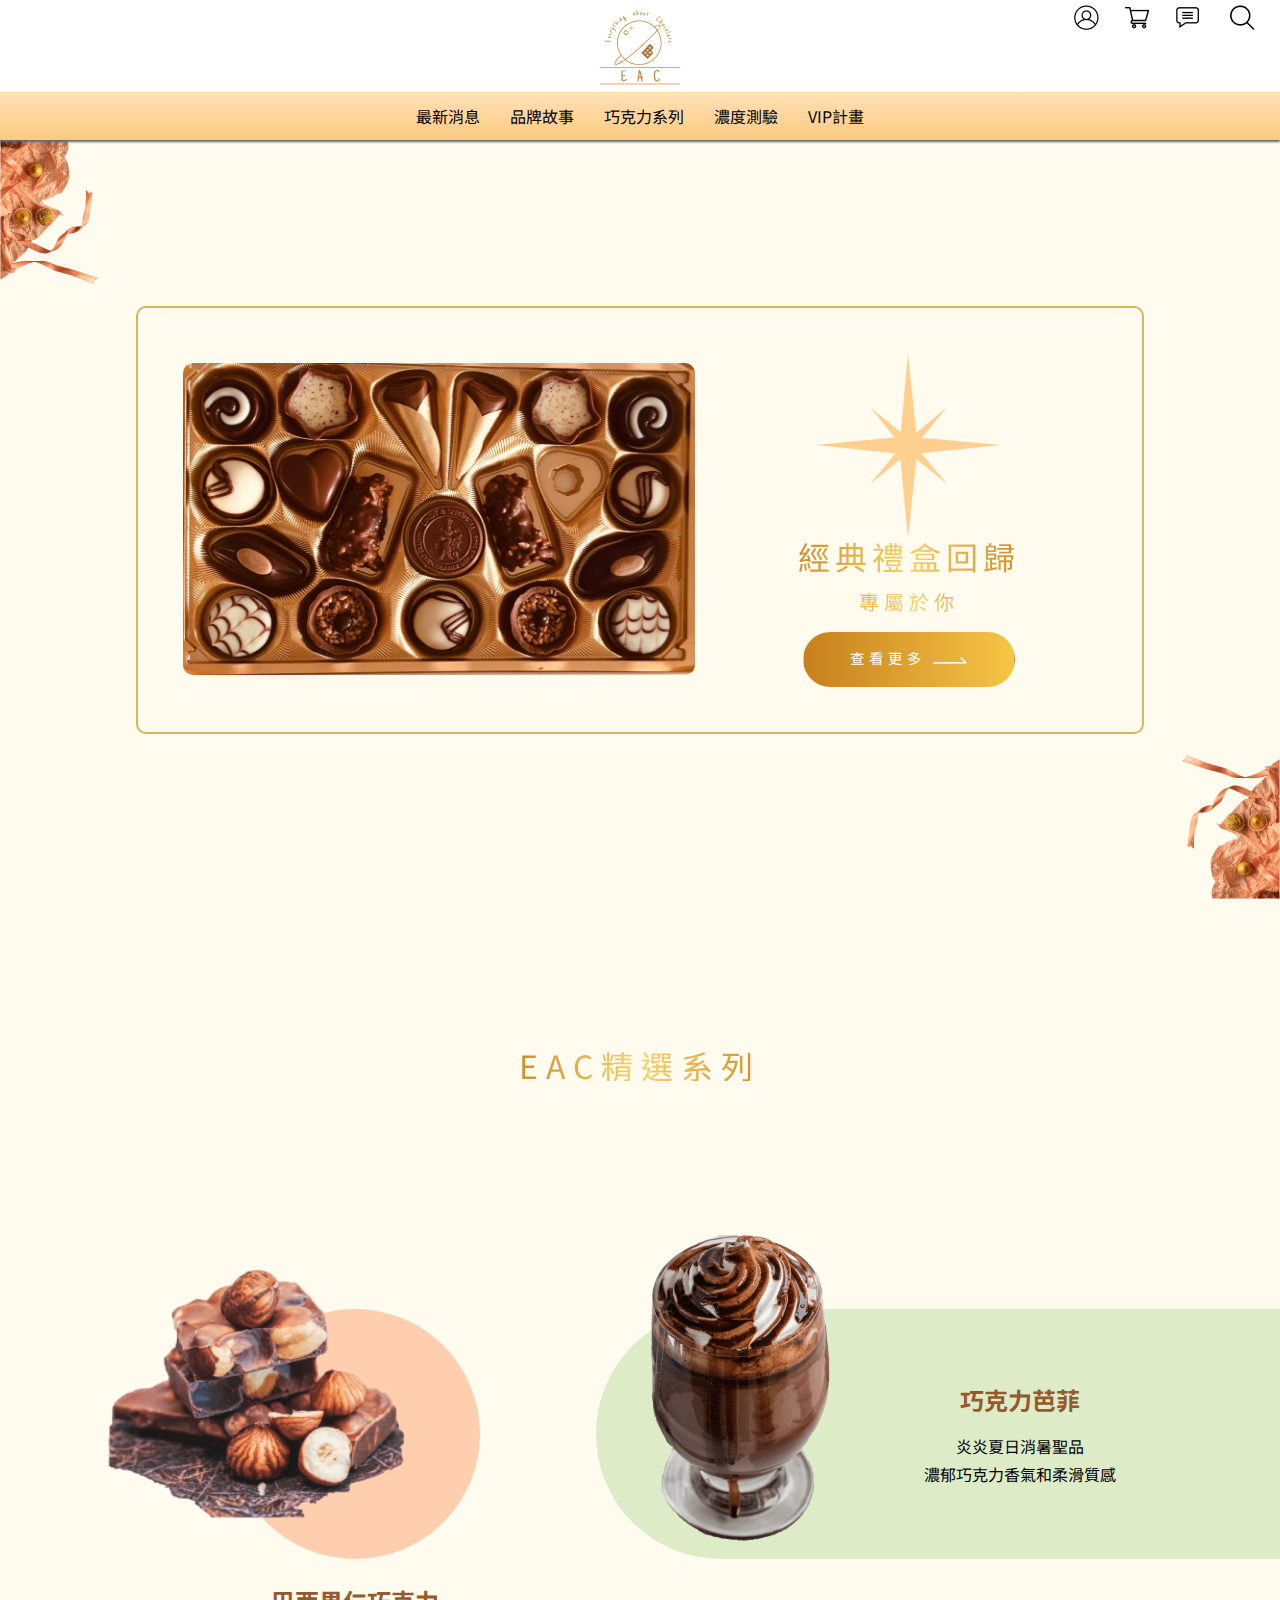
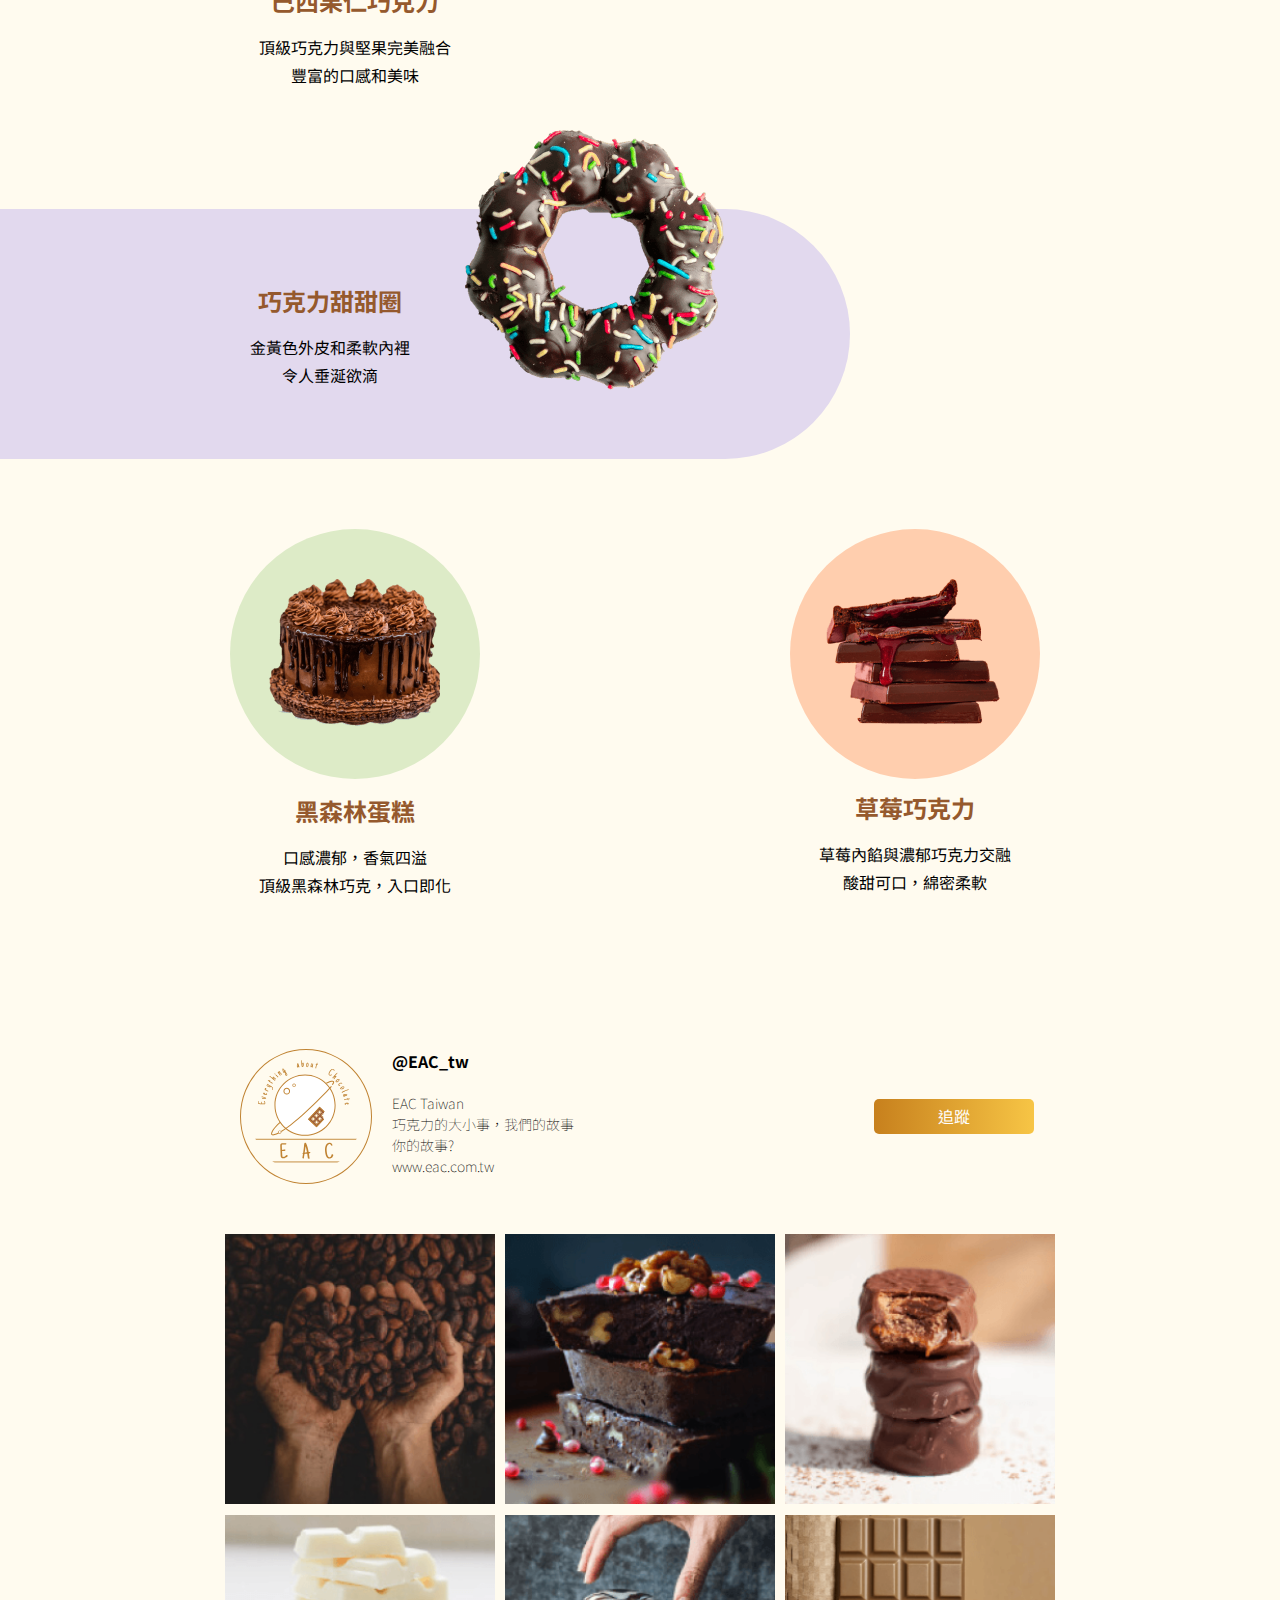
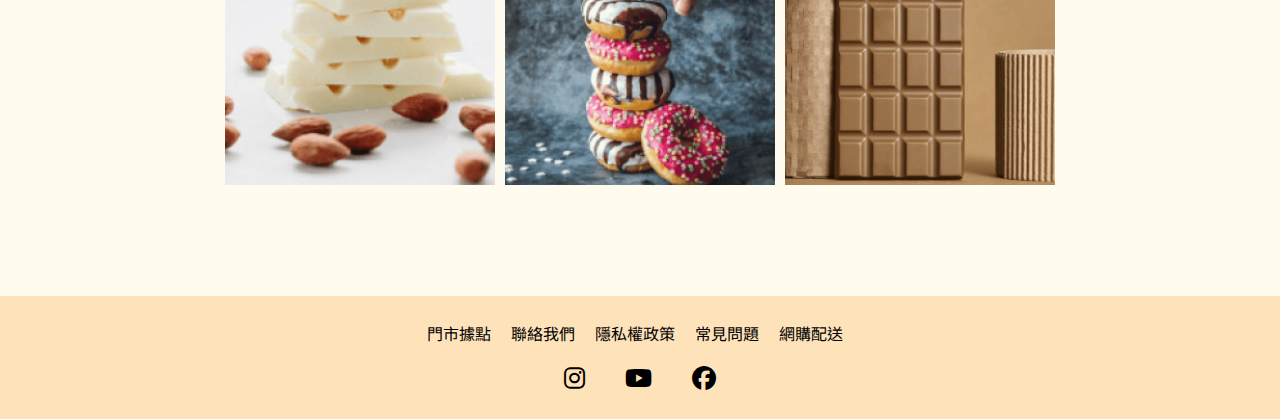
==== commit 687990f2: "4/10定稿" ====
--- a/index.html
+++ b/index.html
@@ -86,6 +86,27 @@
         </p>
       </div>
     </section>
+    <section class="ig">
+      <div class="ig_infor">
+        <img src="./img/logo.svg" alt="logo圖" />
+        <p>
+          <span> @EAC_tw</span>
+          EAC Taiwan<br />
+          巧克力的大小事，我們的故事 <br />
+          你的故事? <br />
+          www.eac.com.tw
+        </p>
+        <a href="#">追蹤</a>
+      </div>
+      <ul class="ig_pic">
+        <li><img src="./img/ig_pic1.png" alt="" /></li>
+        <li><img src="./img/ig_pic2.png" alt="" /></li>
+        <li><img src="./img/ig_pic3.png" alt="" /></li>
+        <li><img src="./img/ig_pic4.png" alt="" /></li>
+        <li><img src="./img/ig_pic5.png" alt="" /></li>
+        <li><img src="./img/ig_pic6.png" alt="" /></li>
+      </ul>
+    </section>
     <footer class="footer"></footer>
     <script src="./index.js"></script>
   </body>
--- a/CSS/index.css
+++ b/CSS/index.css
@@ -247,6 +247,78 @@
   margin-bottom: 120px;
 }
 
+/* IG圖 */
+.ig {
+  background-color: #fffbef;
+  padding: 100px 20px 50px;
+}
+
+.ig_infor {
+  display: flex;
+  align-items: flex-start;
+  max-width: 840px;
+  margin: 0 auto;
+}
+
+.ig_infor img {
+  border: 1px solid #c08332;
+  border-radius: 50%;
+  padding: 10px;
+  margin: 0 20px;
+  width: 110px;
+}
+
+.ig_infor p {
+  font-size: 1.75rem;
+  line-height: 1.5;
+  font-weight: lighter;
+  margin-right: 300px;
+}
+
+.ig_infor span {
+  font-size: 2rem;
+  font-weight: bold;
+  margin: 0 0 20px 0;
+  display: block;
+}
+
+.ig_infor a {
+  width: 160px;
+  align-self: center;
+  text-align: center;
+  background: -webkit-linear-gradient(left, #c7801d 0px, #f7c545 100%);
+  color: #fff;
+  border-radius: 5px;
+  line-height: 35px;
+  font-size: 2rem;
+}
+
+.ig_infor a:hover {
+  border: 1px solid #c7801d;
+  color: #c7801d;
+  background: #fffbef;
+}
+
+/* IG圖 */
+.ig_pic {
+  display: flex;
+  flex-wrap: wrap;
+  max-width: 840px;
+  margin: 50px auto;
+}
+
+.ig_pic li {
+  margin-right: 5px;
+  margin-left: 5px;
+  margin-bottom: 10px;
+  width: calc((100% - 30px) / 3);
+  overflow: hidden;
+}
+
+.ig_pic li img {
+  width: 100%;
+}
+
 /* animation */
 
 @keyframes aaa {
--- a/CSS/index_rwd.css
+++ b/CSS/index_rwd.css
@@ -112,4 +112,24 @@
     margin: 20px 0 180px 86px;
     background-color: #ddebc7;
   }
+
+  /* IG圖 */
+  .ig {
+    padding: 40px 10px 20px;
+  }
+
+  .ig_infor {
+    flex-direction: column;
+    align-items: center;
+  }
+
+  .ig_infor p {
+    margin: 0;
+    align-self: flex-start;
+    margin-bottom: 20px;
+  }
+
+  .ig_infor span {
+    margin-bottom: 10px;
+  }
 }
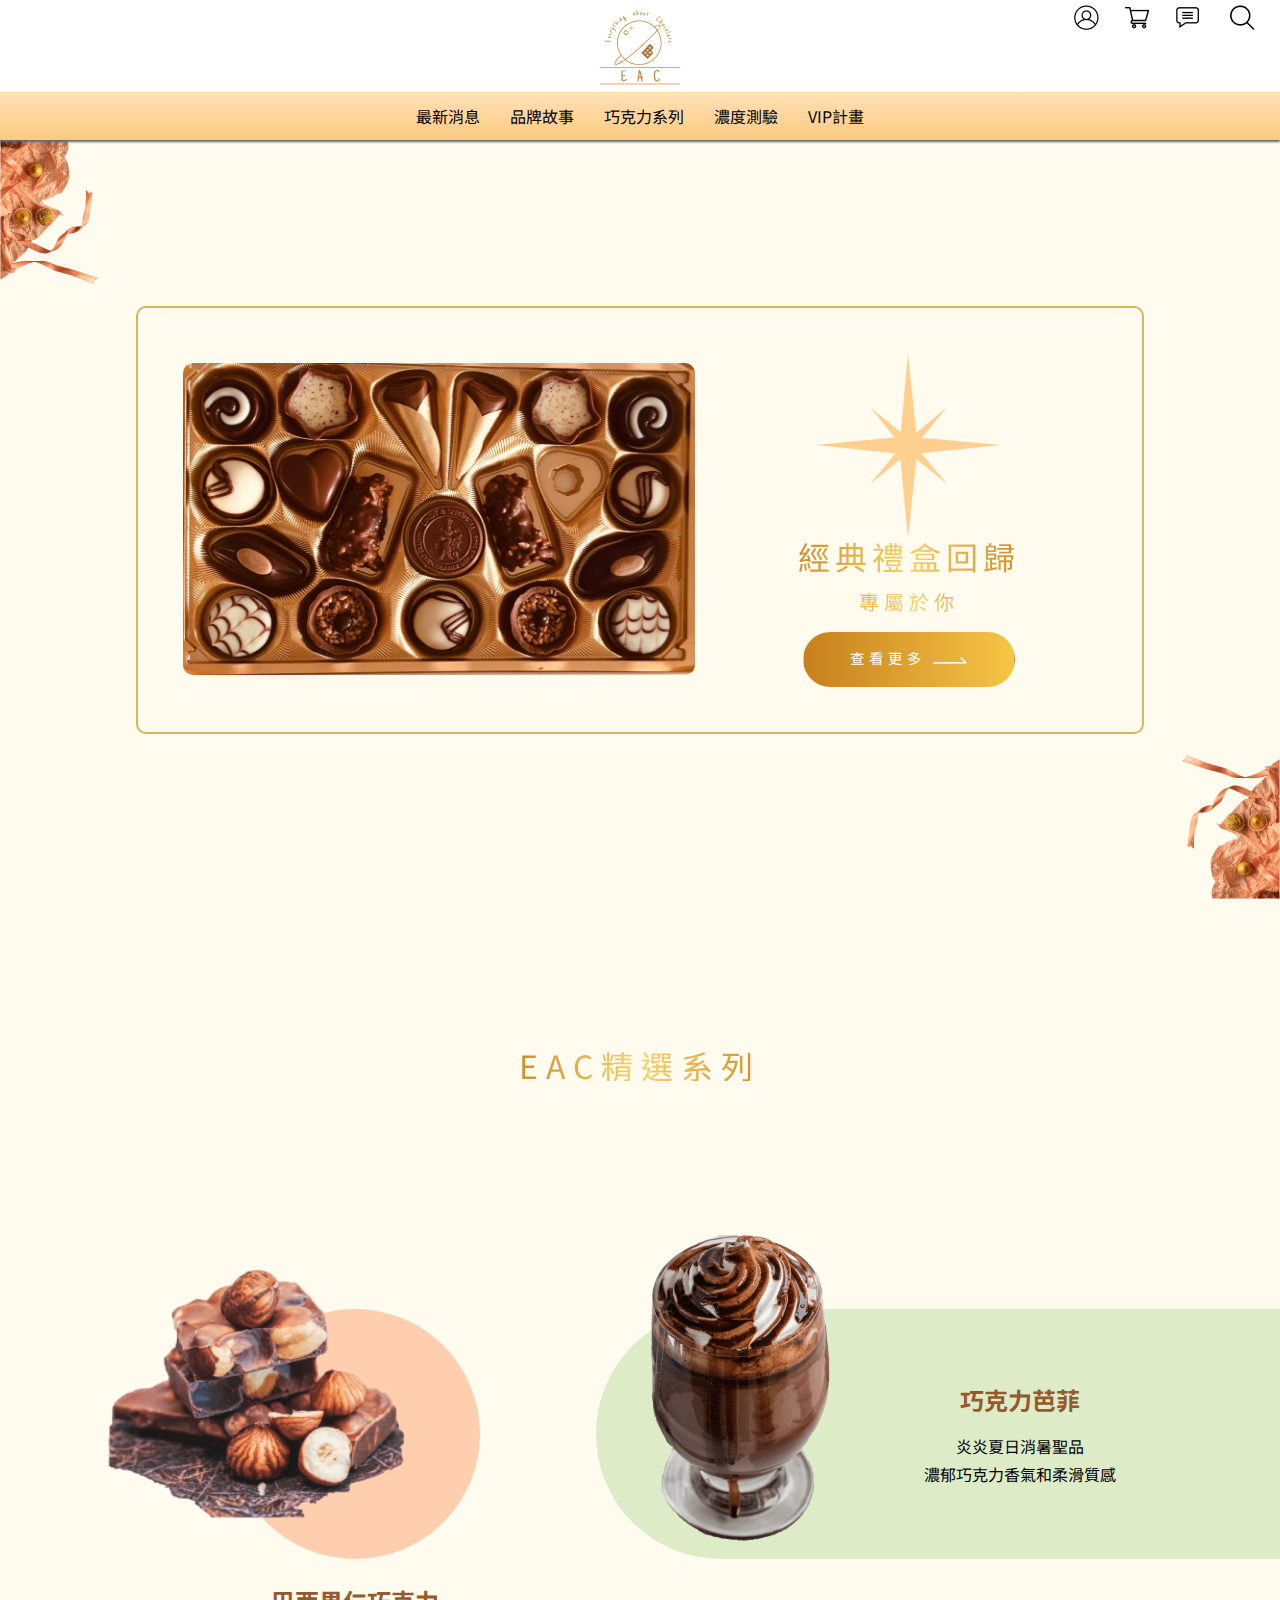
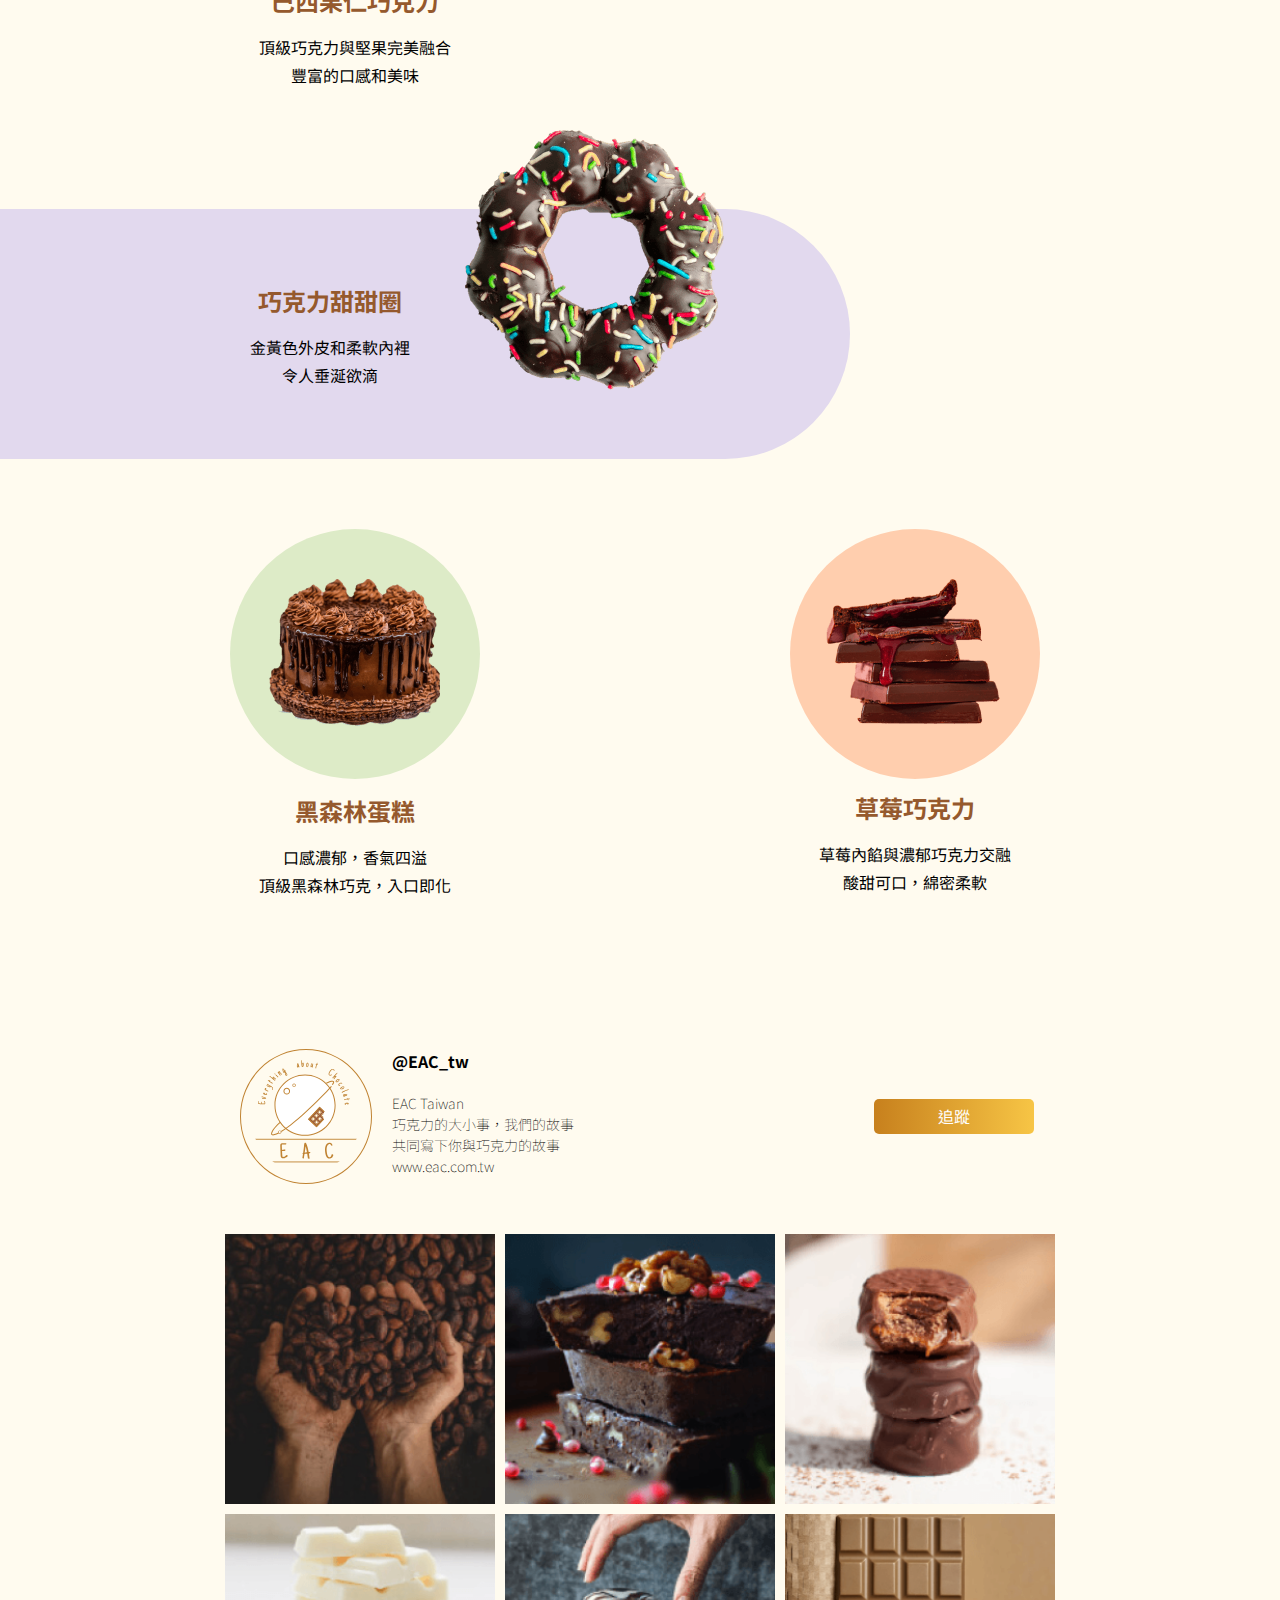
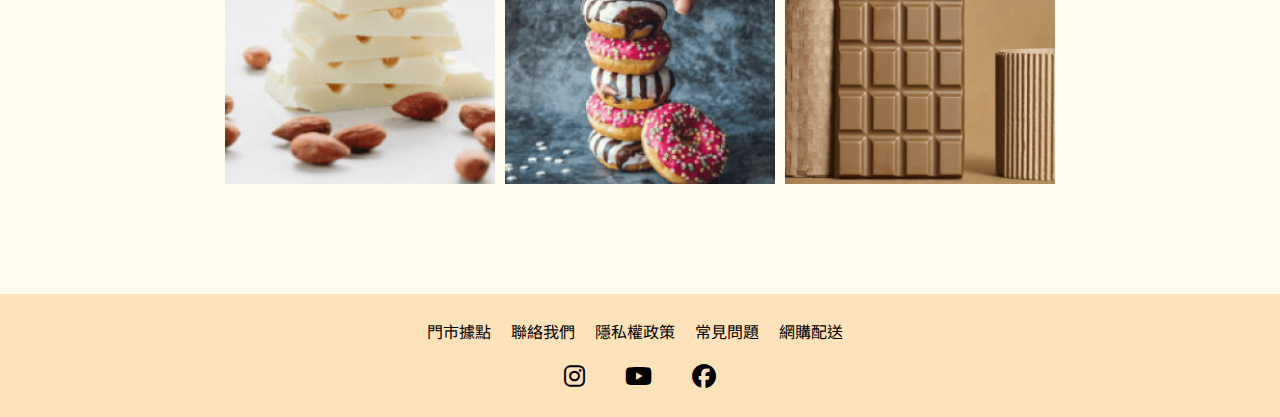
==== commit 2ef75c06: "首頁尾巴圖片改變" ====
--- a/index.html
+++ b/index.html
@@ -93,19 +93,19 @@
           <span> @EAC_tw</span>
           EAC Taiwan<br />
           巧克力的大小事，我們的故事 <br />
-          你的故事? <br />
+          共同寫下你與巧克力的故事 <br />
           www.eac.com.tw
         </p>
         <a href="#">追蹤</a>
       </div>
-      <ul class="ig_pic">
-        <li><img src="./img/ig_pic1.png" alt="" /></li>
-        <li><img src="./img/ig_pic2.png" alt="" /></li>
-        <li><img src="./img/ig_pic3.png" alt="" /></li>
-        <li><img src="./img/ig_pic4.png" alt="" /></li>
-        <li><img src="./img/ig_pic5.png" alt="" /></li>
-        <li><img src="./img/ig_pic6.png" alt="" /></li>
-      </ul>
+      <div class="ig_pic">
+        <a href=""><div class="pic1"></div></a>
+        <a href=""><div class="pic2"></div></a>
+        <a href=""><div class="pic3"></div></a>
+        <a href=""><div class="pic4"></div></a>
+        <a href=""><div class="pic5"></div></a>
+        <a href=""><div class="pic6"></div></a>
+      </div>
     </section>
     <footer class="footer"></footer>
     <script src="./index.js"></script>
--- a/CSS/style.css
+++ b/CSS/style.css
@@ -85,6 +85,26 @@
   display: none;
 }
 
+.container:after {
+  content: "";
+  background: #d19540;
+  width: 36px;
+  height: 4.7px;
+  margin: auto;
+  position: absolute;
+  top: -37px;
+  bottom: 0;
+  right: 8px;
+  left: 0;
+  transition: 1s ease;
+  opacity: 1;
+}
+
+.container.open:after {
+  opacity: 0;
+  /* display: none; */
+}
+
 .toggle {
   position: relative;
   height: 42.75px;
--- a/CSS/index.css
+++ b/CSS/index.css
@@ -307,7 +307,7 @@
   margin: 50px auto;
 }
 
-.ig_pic li {
+.ig_pic a {
   margin-right: 5px;
   margin-left: 5px;
   margin-bottom: 10px;
@@ -315,10 +315,37 @@
   overflow: hidden;
 }
 
-.ig_pic li img {
+.ig_pic a:hover div {
+  transform: scale(1.1);
+}
+
+.ig_pic div {
+  padding-bottom: 100%;
   width: 100%;
-}
-
+  background-size: cover;
+  background-position: center;
+  background-repeat: no-repeat;
+  transition: 0.5s;
+}
+
+.pic1 {
+  background-image: url("../img/ig_pic1.png");
+}
+.pic2 {
+  background-image: url("../img/ig_pic2.png");
+}
+.pic3 {
+  background-image: url("../img/ig_pic3.png");
+}
+.pic4 {
+  background-image: url("../img/ig_pic4.png");
+}
+.pic5 {
+  background-image: url("../img/ig_pic5.png");
+}
+.pic6 {
+  background-image: url("../img/ig_pic6.png");
+}
 /* animation */
 
 @keyframes aaa {
